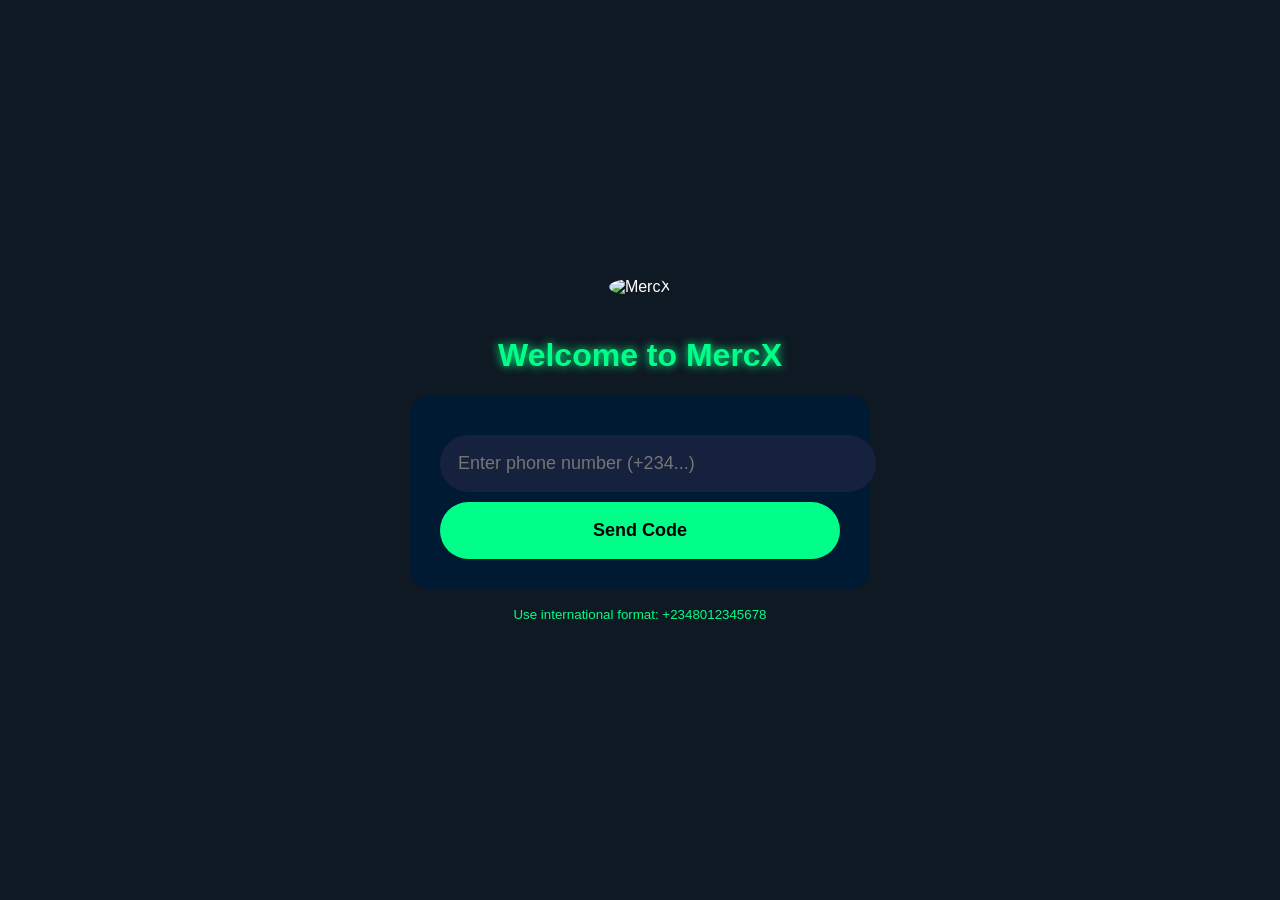
==== index.html @ b3e07bdb "templates" ====
<!DOCTYPE html>
<html lang="en">
<head>
    <meta charset="UTF-8">
    <meta name="viewport" content="width=device-width, initial-scale=1.0">
    <title>MercX - Sign In</title>
    <style>
        body {margin:0;background:#0f1923;color:#fff;font-family:Arial,Helvetica,sans-serif;height:100vh;display:flex;flex-direction:column;justify-content:center;align-items:center;}
        .logo img {width:120px;border-radius:50%;margin-bottom:20px;}
        h1 {color:#00ff88;text-shadow:0 0 10px #00ff88;}
        form {background:#001a33;padding:30px;border-radius:20px;width:90%;max-width:400px;}
        input {width:100%;padding:18px;margin:10px 0;border:none;border-radius:50px;background:#16213e;color:#fff;font-size:18px;}
        button {width:100%;padding:18px;background:#00ff88;color:#000;font-weight:bold;border:none;border-radius:50px;font-size:18px;cursor:pointer;}
        small {color:#00ff88;}
    </style>
</head>
<body>
    <div class="logo">
        <img src="/static/logo.png" alt="MercX">
    </div>
    <h1>Welcome to MercX</h1>
    <form action="/send_otp" method="POST">
        <input type="text" name="phone" placeholder="Enter phone number (+234...)" required>
        <button type="submit">Send Code</button>
    </form>
    <br>
    <small>Use international format: +2348012345678</small>
</body>
</html>
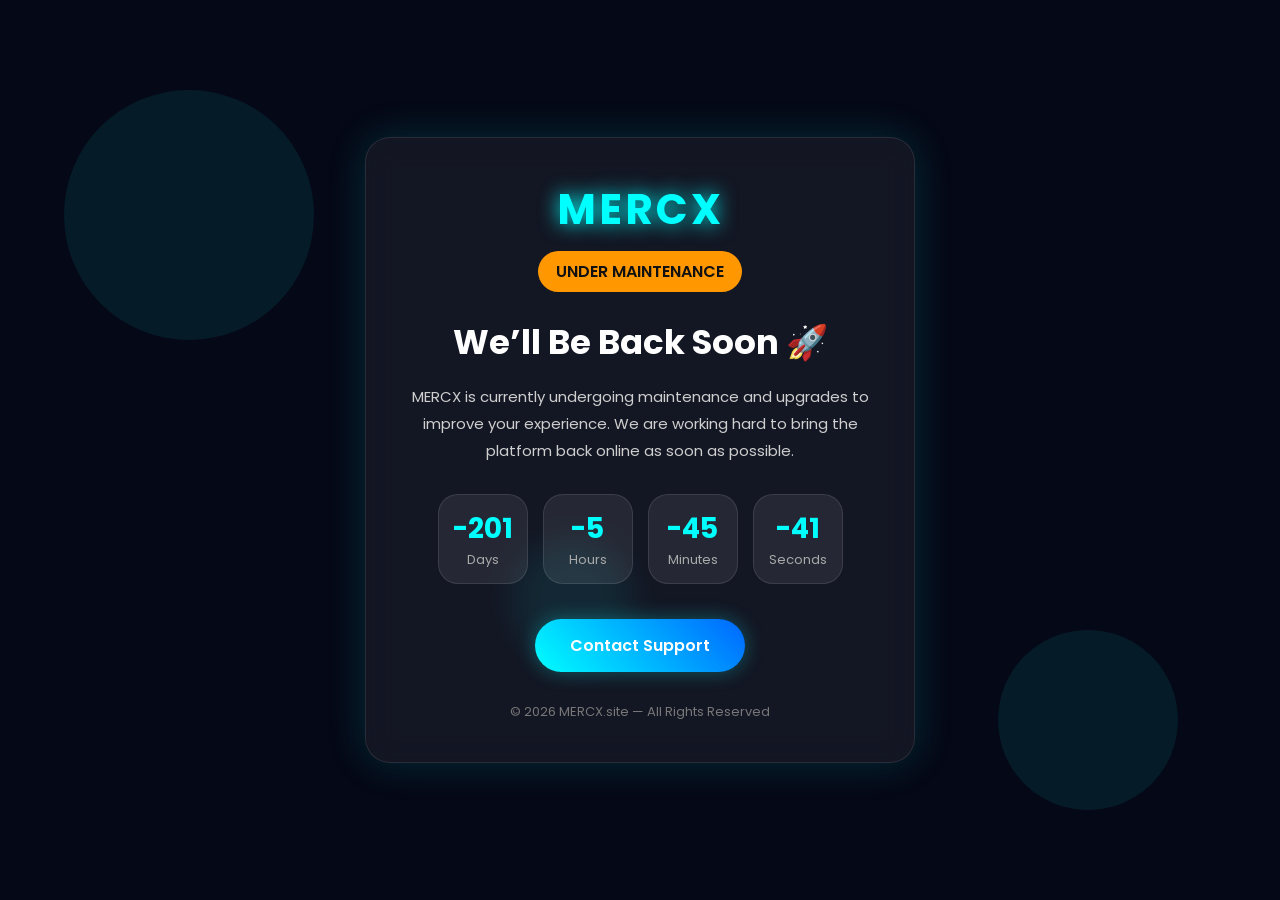
==== commit 33fd50ac: "Update index.html" ====
--- a/index.html
+++ b/index.html
@@ -1,29 +1,296 @@
 <!DOCTYPE html>
 <html lang="en">
 <head>
-    <meta charset="UTF-8">
-    <meta name="viewport" content="width=device-width, initial-scale=1.0">
-    <title>MercX - Sign In</title>
-    <style>
-        body {margin:0;background:#0f1923;color:#fff;font-family:Arial,Helvetica,sans-serif;height:100vh;display:flex;flex-direction:column;justify-content:center;align-items:center;}
-        .logo img {width:120px;border-radius:50%;margin-bottom:20px;}
-        h1 {color:#00ff88;text-shadow:0 0 10px #00ff88;}
-        form {background:#001a33;padding:30px;border-radius:20px;width:90%;max-width:400px;}
-        input {width:100%;padding:18px;margin:10px 0;border:none;border-radius:50px;background:#16213e;color:#fff;font-size:18px;}
-        button {width:100%;padding:18px;background:#00ff88;color:#000;font-weight:bold;border:none;border-radius:50px;font-size:18px;cursor:pointer;}
-        small {color:#00ff88;}
-    </style>
+  <meta charset="UTF-8" />
+  <meta name="viewport" content="width=device-width, initial-scale=1.0"/>
+  <title>MERCX - Maintenance</title>
+
+  <link href="https://fonts.googleapis.com/css2?family=Poppins:wght@300;400;500;600;700&display=swap" rel="stylesheet">
+
+  <style>
+    *{
+      margin:0;
+      padding:0;
+      box-sizing:border-box;
+      font-family:'Poppins',sans-serif;
+    }
+
+    body{
+      background:#050816;
+      min-height:100vh;
+      display:flex;
+      align-items:center;
+      justify-content:center;
+      overflow:hidden;
+      color:white;
+      position:relative;
+    }
+
+    /* Animated Background */
+
+    .bg{
+      position:absolute;
+      width:100%;
+      height:100%;
+      overflow:hidden;
+      z-index:1;
+    }
+
+    .circle{
+      position:absolute;
+      border-radius:50%;
+      background:rgba(0,255,255,0.08);
+      animation:float 12s infinite linear;
+    }
+
+    .circle:nth-child(1){
+      width:250px;
+      height:250px;
+      top:10%;
+      left:5%;
+    }
+
+    .circle:nth-child(2){
+      width:180px;
+      height:180px;
+      bottom:10%;
+      right:8%;
+      animation-duration:15s;
+    }
+
+    .circle:nth-child(3){
+      width:120px;
+      height:120px;
+      top:60%;
+      left:40%;
+      animation-duration:10s;
+    }
+
+    @keyframes float{
+      0%{
+        transform:translateY(0px) rotate(0deg);
+      }
+      50%{
+        transform:translateY(-30px) rotate(180deg);
+      }
+      100%{
+        transform:translateY(0px) rotate(360deg);
+      }
+    }
+
+    /* Main Card */
+
+    .container{
+      position:relative;
+      z-index:2;
+      width:90%;
+      max-width:550px;
+      padding:40px;
+      border-radius:25px;
+      background:rgba(255,255,255,0.06);
+      backdrop-filter:blur(15px);
+      border:1px solid rgba(255,255,255,0.1);
+      text-align:center;
+      box-shadow:0 0 40px rgba(0,255,255,0.15);
+    }
+
+    .logo{
+      font-size:42px;
+      font-weight:700;
+      letter-spacing:3px;
+      color:#00ffff;
+      margin-bottom:10px;
+      text-shadow:0 0 20px #00ffff;
+    }
+
+    .badge{
+      display:inline-block;
+      padding:8px 18px;
+      border-radius:50px;
+      background:#ff9800;
+      color:#111;
+      font-weight:600;
+      margin-bottom:25px;
+      animation:pulse 2s infinite;
+    }
+
+    @keyframes pulse{
+      0%{
+        transform:scale(1);
+      }
+      50%{
+        transform:scale(1.05);
+      }
+      100%{
+        transform:scale(1);
+      }
+    }
+
+    h1{
+      font-size:34px;
+      margin-bottom:15px;
+    }
+
+    p{
+      color:#cfcfcf;
+      line-height:1.8;
+      margin-bottom:30px;
+      font-size:15px;
+    }
+
+    .timer{
+      display:flex;
+      justify-content:center;
+      gap:15px;
+      margin-bottom:35px;
+      flex-wrap:wrap;
+    }
+
+    .box{
+      width:90px;
+      height:90px;
+      border-radius:20px;
+      background:rgba(255,255,255,0.08);
+      display:flex;
+      flex-direction:column;
+      align-items:center;
+      justify-content:center;
+      border:1px solid rgba(255,255,255,0.1);
+    }
+
+    .box h2{
+      font-size:28px;
+      color:#00ffff;
+    }
+
+    .box span{
+      font-size:13px;
+      color:#aaa;
+    }
+
+    .btn{
+      display:inline-block;
+      padding:14px 35px;
+      border-radius:50px;
+      background:linear-gradient(45deg,#00ffff,#0066ff);
+      color:white;
+      text-decoration:none;
+      font-weight:600;
+      transition:0.3s;
+      box-shadow:0 0 20px rgba(0,255,255,0.3);
+    }
+
+    .btn:hover{
+      transform:translateY(-3px) scale(1.03);
+      box-shadow:0 0 30px rgba(0,255,255,0.5);
+    }
+
+    .footer{
+      margin-top:30px;
+      color:#777;
+      font-size:13px;
+    }
+
+    @media(max-width:600px){
+      h1{
+        font-size:26px;
+      }
+
+      .container{
+        padding:30px 20px;
+      }
+
+      .box{
+        width:75px;
+        height:75px;
+      }
+
+      .box h2{
+        font-size:22px;
+      }
+    }
+  </style>
 </head>
 <body>
-    <div class="logo">
-        <img src="/static/logo.png" alt="MercX">
+
+  <div class="bg">
+    <div class="circle"></div>
+    <div class="circle"></div>
+    <div class="circle"></div>
+  </div>
+
+  <div class="container">
+
+    <div class="logo">MERCX</div>
+
+    <div class="badge">UNDER MAINTENANCE</div>
+
+    <h1>We’ll Be Back Soon 🚀</h1>
+
+    <p>
+      MERCX is currently undergoing maintenance and upgrades
+      to improve your experience. We are working hard to bring
+      the platform back online as soon as possible.
+    </p>
+
+    <div class="timer">
+
+      <div class="box">
+        <h2 id="days">00</h2>
+        <span>Days</span>
+      </div>
+
+      <div class="box">
+        <h2 id="hours">00</h2>
+        <span>Hours</span>
+      </div>
+
+      <div class="box">
+        <h2 id="minutes">00</h2>
+        <span>Minutes</span>
+      </div>
+
+      <div class="box">
+        <h2 id="seconds">00</h2>
+        <span>Seconds</span>
+      </div>
+
     </div>
-    <h1>Welcome to MercX</h1>
-    <form action="/send_otp" method="POST">
-        <input type="text" name="phone" placeholder="Enter phone number (+234...)" required>
-        <button type="submit">Send Code</button>
-    </form>
-    <br>
-    <small>Use international format: +2348012345678</small>
+
+    <a href="#" class="btn">Contact Support</a>
+
+    <div class="footer">
+      © 2026 MERCX.site — All Rights Reserved
+    </div>
+
+  </div>
+
+  <script>
+    // Set countdown date
+    const countDate = new Date("May 20, 2026 00:00:00").getTime();
+
+    function updateTimer(){
+      const now = new Date().getTime();
+      const gap = countDate - now;
+
+      const second = 1000;
+      const minute = second * 60;
+      const hour = minute * 60;
+      const day = hour * 24;
+
+      const d = Math.floor(gap / day);
+      const h = Math.floor((gap % day) / hour);
+      const m = Math.floor((gap % hour) / minute);
+      const s = Math.floor((gap % minute) / second);
+
+      document.getElementById("days").innerText = d;
+      document.getElementById("hours").innerText = h;
+      document.getElementById("minutes").innerText = m;
+      document.getElementById("seconds").innerText = s;
+    }
+
+    setInterval(updateTimer,1000);
+  </script>
+
 </body>
 </html>
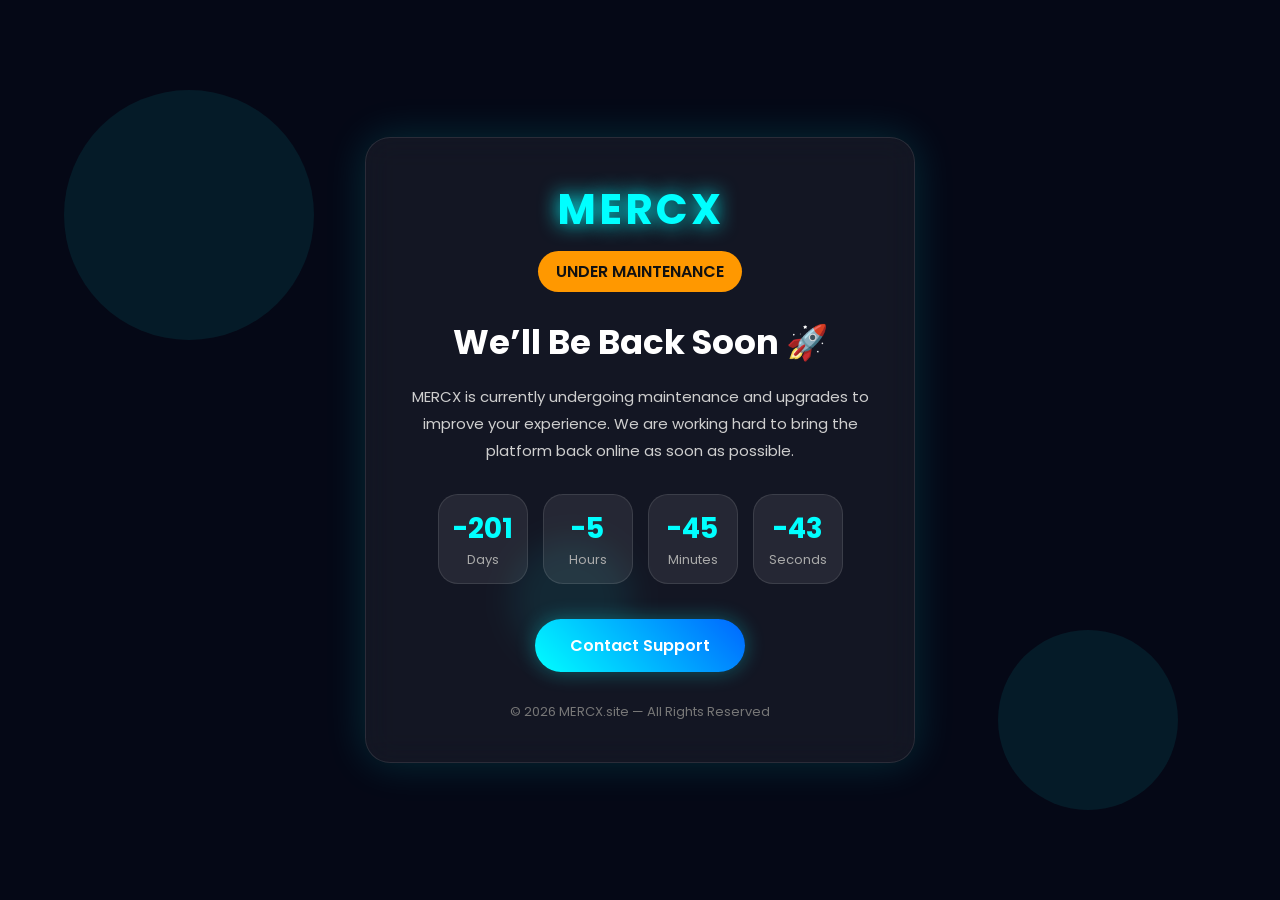
==== commit d8a39ad9: "Update index.html" ====
--- a/index.html
+++ b/index.html
@@ -293,4 +293,4 @@
   </script>
 
 </body>
-</html>+</html>
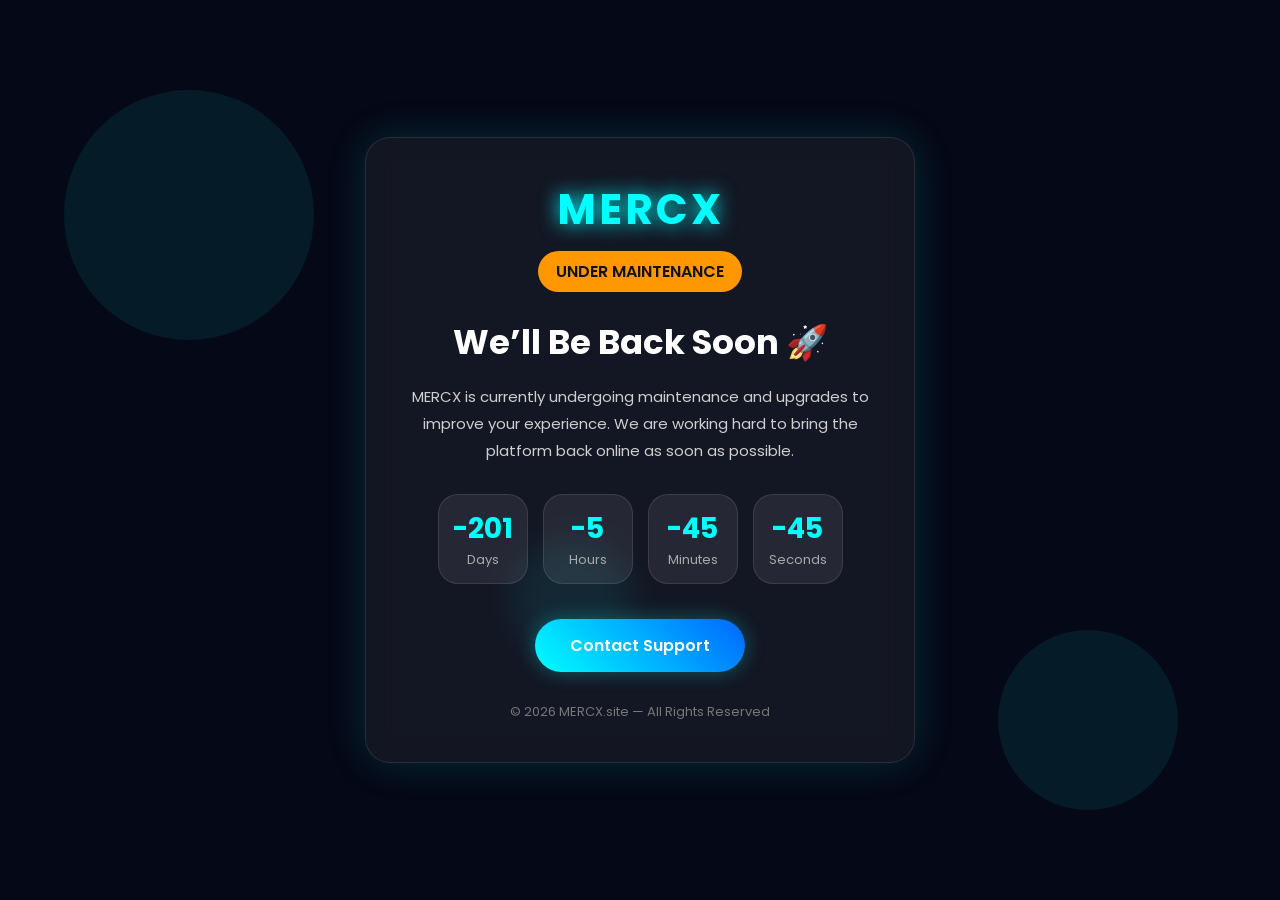
==== commit 4aa93e7c: "create maintenance.html" ====
--- a/index.html
+++ b/index.html
@@ -293,4 +293,4 @@
   </script>
 
 </body>
-</html>
+</html>
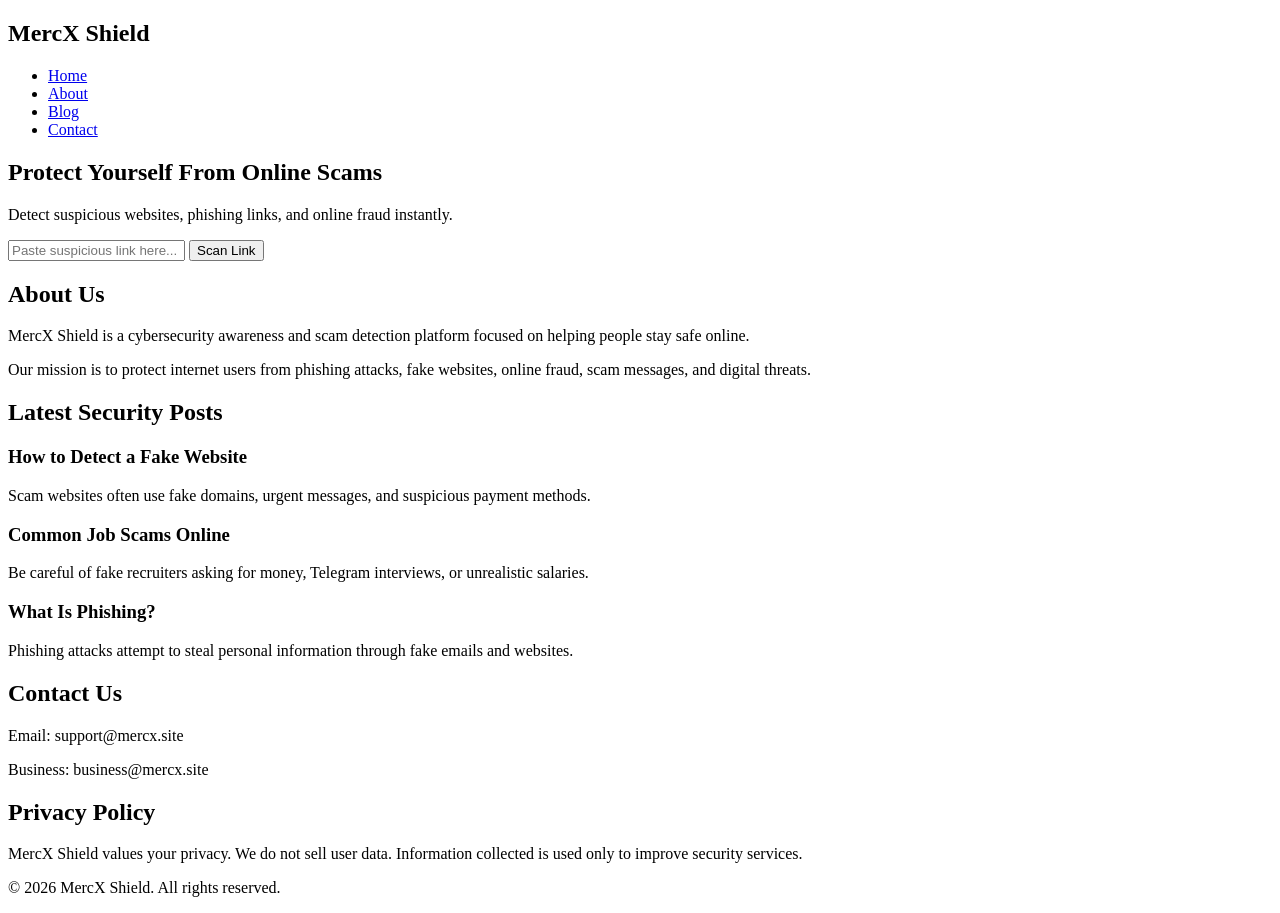
==== commit c39f5686: "Create index.html" ====
--- a/index.html
+++ b/index.html
@@ -2,295 +2,114 @@
 <html lang="en">
 <head>
   <meta charset="UTF-8" />
-  <meta name="viewport" content="width=device-width, initial-scale=1.0"/>
-  <title>MERCX - Maintenance</title>
-
-  <link href="https://fonts.googleapis.com/css2?family=Poppins:wght@300;400;500;600;700&display=swap" rel="stylesheet">
-
-  <style>
-    *{
-      margin:0;
-      padding:0;
-      box-sizing:border-box;
-      font-family:'Poppins',sans-serif;
-    }
-
-    body{
-      background:#050816;
-      min-height:100vh;
-      display:flex;
-      align-items:center;
-      justify-content:center;
-      overflow:hidden;
-      color:white;
-      position:relative;
-    }
-
-    /* Animated Background */
-
-    .bg{
-      position:absolute;
-      width:100%;
-      height:100%;
-      overflow:hidden;
-      z-index:1;
-    }
-
-    .circle{
-      position:absolute;
-      border-radius:50%;
-      background:rgba(0,255,255,0.08);
-      animation:float 12s infinite linear;
-    }
-
-    .circle:nth-child(1){
-      width:250px;
-      height:250px;
-      top:10%;
-      left:5%;
-    }
-
-    .circle:nth-child(2){
-      width:180px;
-      height:180px;
-      bottom:10%;
-      right:8%;
-      animation-duration:15s;
-    }
-
-    .circle:nth-child(3){
-      width:120px;
-      height:120px;
-      top:60%;
-      left:40%;
-      animation-duration:10s;
-    }
-
-    @keyframes float{
-      0%{
-        transform:translateY(0px) rotate(0deg);
-      }
-      50%{
-        transform:translateY(-30px) rotate(180deg);
-      }
-      100%{
-        transform:translateY(0px) rotate(360deg);
-      }
-    }
-
-    /* Main Card */
-
-    .container{
-      position:relative;
-      z-index:2;
-      width:90%;
-      max-width:550px;
-      padding:40px;
-      border-radius:25px;
-      background:rgba(255,255,255,0.06);
-      backdrop-filter:blur(15px);
-      border:1px solid rgba(255,255,255,0.1);
-      text-align:center;
-      box-shadow:0 0 40px rgba(0,255,255,0.15);
-    }
-
-    .logo{
-      font-size:42px;
-      font-weight:700;
-      letter-spacing:3px;
-      color:#00ffff;
-      margin-bottom:10px;
-      text-shadow:0 0 20px #00ffff;
-    }
-
-    .badge{
-      display:inline-block;
-      padding:8px 18px;
-      border-radius:50px;
-      background:#ff9800;
-      color:#111;
-      font-weight:600;
-      margin-bottom:25px;
-      animation:pulse 2s infinite;
-    }
-
-    @keyframes pulse{
-      0%{
-        transform:scale(1);
-      }
-      50%{
-        transform:scale(1.05);
-      }
-      100%{
-        transform:scale(1);
-      }
-    }
-
-    h1{
-      font-size:34px;
-      margin-bottom:15px;
-    }
-
-    p{
-      color:#cfcfcf;
-      line-height:1.8;
-      margin-bottom:30px;
-      font-size:15px;
-    }
-
-    .timer{
-      display:flex;
-      justify-content:center;
-      gap:15px;
-      margin-bottom:35px;
-      flex-wrap:wrap;
-    }
-
-    .box{
-      width:90px;
-      height:90px;
-      border-radius:20px;
-      background:rgba(255,255,255,0.08);
-      display:flex;
-      flex-direction:column;
-      align-items:center;
-      justify-content:center;
-      border:1px solid rgba(255,255,255,0.1);
-    }
-
-    .box h2{
-      font-size:28px;
-      color:#00ffff;
-    }
-
-    .box span{
-      font-size:13px;
-      color:#aaa;
-    }
-
-    .btn{
-      display:inline-block;
-      padding:14px 35px;
-      border-radius:50px;
-      background:linear-gradient(45deg,#00ffff,#0066ff);
-      color:white;
-      text-decoration:none;
-      font-weight:600;
-      transition:0.3s;
-      box-shadow:0 0 20px rgba(0,255,255,0.3);
-    }
-
-    .btn:hover{
-      transform:translateY(-3px) scale(1.03);
-      box-shadow:0 0 30px rgba(0,255,255,0.5);
-    }
-
-    .footer{
-      margin-top:30px;
-      color:#777;
-      font-size:13px;
-    }
-
-    @media(max-width:600px){
-      h1{
-        font-size:26px;
-      }
-
-      .container{
-        padding:30px 20px;
-      }
-
-      .box{
-        width:75px;
-        height:75px;
-      }
-
-      .box h2{
-        font-size:22px;
-      }
-    }
-  </style>
+  <meta name="viewport" content="width=device-width, initial-scale=1.0" />
+  <title>MercX Shield</title>
+  <link rel="stylesheet" href="style.css" />
 </head>
 <body>
 
-  <div class="bg">
-    <div class="circle"></div>
-    <div class="circle"></div>
-    <div class="circle"></div>
-  </div>
+  <nav class="navbar">
+    <h1>MercX Shield</h1>
 
-  <div class="container">
+    <ul>
+      <li><a href="#">Home</a></li>
+      <li><a href="#about">About</a></li>
+      <li><a href="#blog">Blog</a></li>
+      <li><a href="#contact">Contact</a></li>
+    </ul>
+  </nav>
 
-    <div class="logo">MERCX</div>
-
-    <div class="badge">UNDER MAINTENANCE</div>
-
-    <h1>We’ll Be Back Soon 🚀</h1>
+  <section class="hero">
+    <h2>Protect Yourself From Online Scams</h2>
 
     <p>
-      MERCX is currently undergoing maintenance and upgrades
-      to improve your experience. We are working hard to bring
-      the platform back online as soon as possible.
+      Detect suspicious websites, phishing links,
+      and online fraud instantly.
     </p>
 
-    <div class="timer">
+    <div class="scanner-box">
+      <input
+        type="text"
+        id="urlInput"
+        placeholder="Paste suspicious link here..."
+      />
 
-      <div class="box">
-        <h2 id="days">00</h2>
-        <span>Days</span>
-      </div>
-
-      <div class="box">
-        <h2 id="hours">00</h2>
-        <span>Hours</span>
-      </div>
-
-      <div class="box">
-        <h2 id="minutes">00</h2>
-        <span>Minutes</span>
-      </div>
-
-      <div class="box">
-        <h2 id="seconds">00</h2>
-        <span>Seconds</span>
-      </div>
-
+      <button onclick="checkURL()">
+        Scan Link
+      </button>
     </div>
 
-    <a href="#" class="btn">Contact Support</a>
+    <div id="result"></div>
+  </section>
 
-    <div class="footer">
-      © 2026 MERCX.site — All Rights Reserved
+  <section id="about" class="section">
+    <h2>About Us</h2>
+
+    <p>
+      MercX Shield is a cybersecurity awareness and scam
+      detection platform focused on helping people stay safe online.
+    </p>
+
+    <p>
+      Our mission is to protect internet users from phishing attacks,
+      fake websites, online fraud, scam messages, and digital threats.
+    </p>
+  </section>
+
+  <section id="blog" class="section">
+    <h2>Latest Security Posts</h2>
+
+    <div class="card">
+      <h3>How to Detect a Fake Website</h3>
+
+      <p>
+        Scam websites often use fake domains, urgent messages,
+        and suspicious payment methods.
+      </p>
     </div>
 
-  </div>
+    <div class="card">
+      <h3>Common Job Scams Online</h3>
 
-  <script>
-    // Set countdown date
-    const countDate = new Date("May 20, 2026 00:00:00").getTime();
+      <p>
+        Be careful of fake recruiters asking for money,
+        Telegram interviews, or unrealistic salaries.
+      </p>
+    </div>
 
-    function updateTimer(){
-      const now = new Date().getTime();
-      const gap = countDate - now;
+    <div class="card">
+      <h3>What Is Phishing?</h3>
 
-      const second = 1000;
-      const minute = second * 60;
-      const hour = minute * 60;
-      const day = hour * 24;
+      <p>
+        Phishing attacks attempt to steal personal information
+        through fake emails and websites.
+      </p>
+    </div>
+  </section>
 
-      const d = Math.floor(gap / day);
-      const h = Math.floor((gap % day) / hour);
-      const m = Math.floor((gap % hour) / minute);
-      const s = Math.floor((gap % minute) / second);
+  <section id="contact" class="section">
+    <h2>Contact Us</h2>
 
-      document.getElementById("days").innerText = d;
-      document.getElementById("hours").innerText = h;
-      document.getElementById("minutes").innerText = m;
-      document.getElementById("seconds").innerText = s;
-    }
+    <p>Email: support@mercx.site</p>
+    <p>Business: business@mercx.site</p>
+  </section>
 
-    setInterval(updateTimer,1000);
-  </script>
+  <section class="section">
+    <h2>Privacy Policy</h2>
+
+    <p>
+      MercX Shield values your privacy. We do not sell user data.
+      Information collected is used only to improve security services.
+    </p>
+  </section>
+
+  <footer>
+    <p>
+      © 2026 MercX Shield. All rights reserved.
+    </p>
+  </footer>
+
+  <script src="script.js"></script>
 
 </body>
 </html>
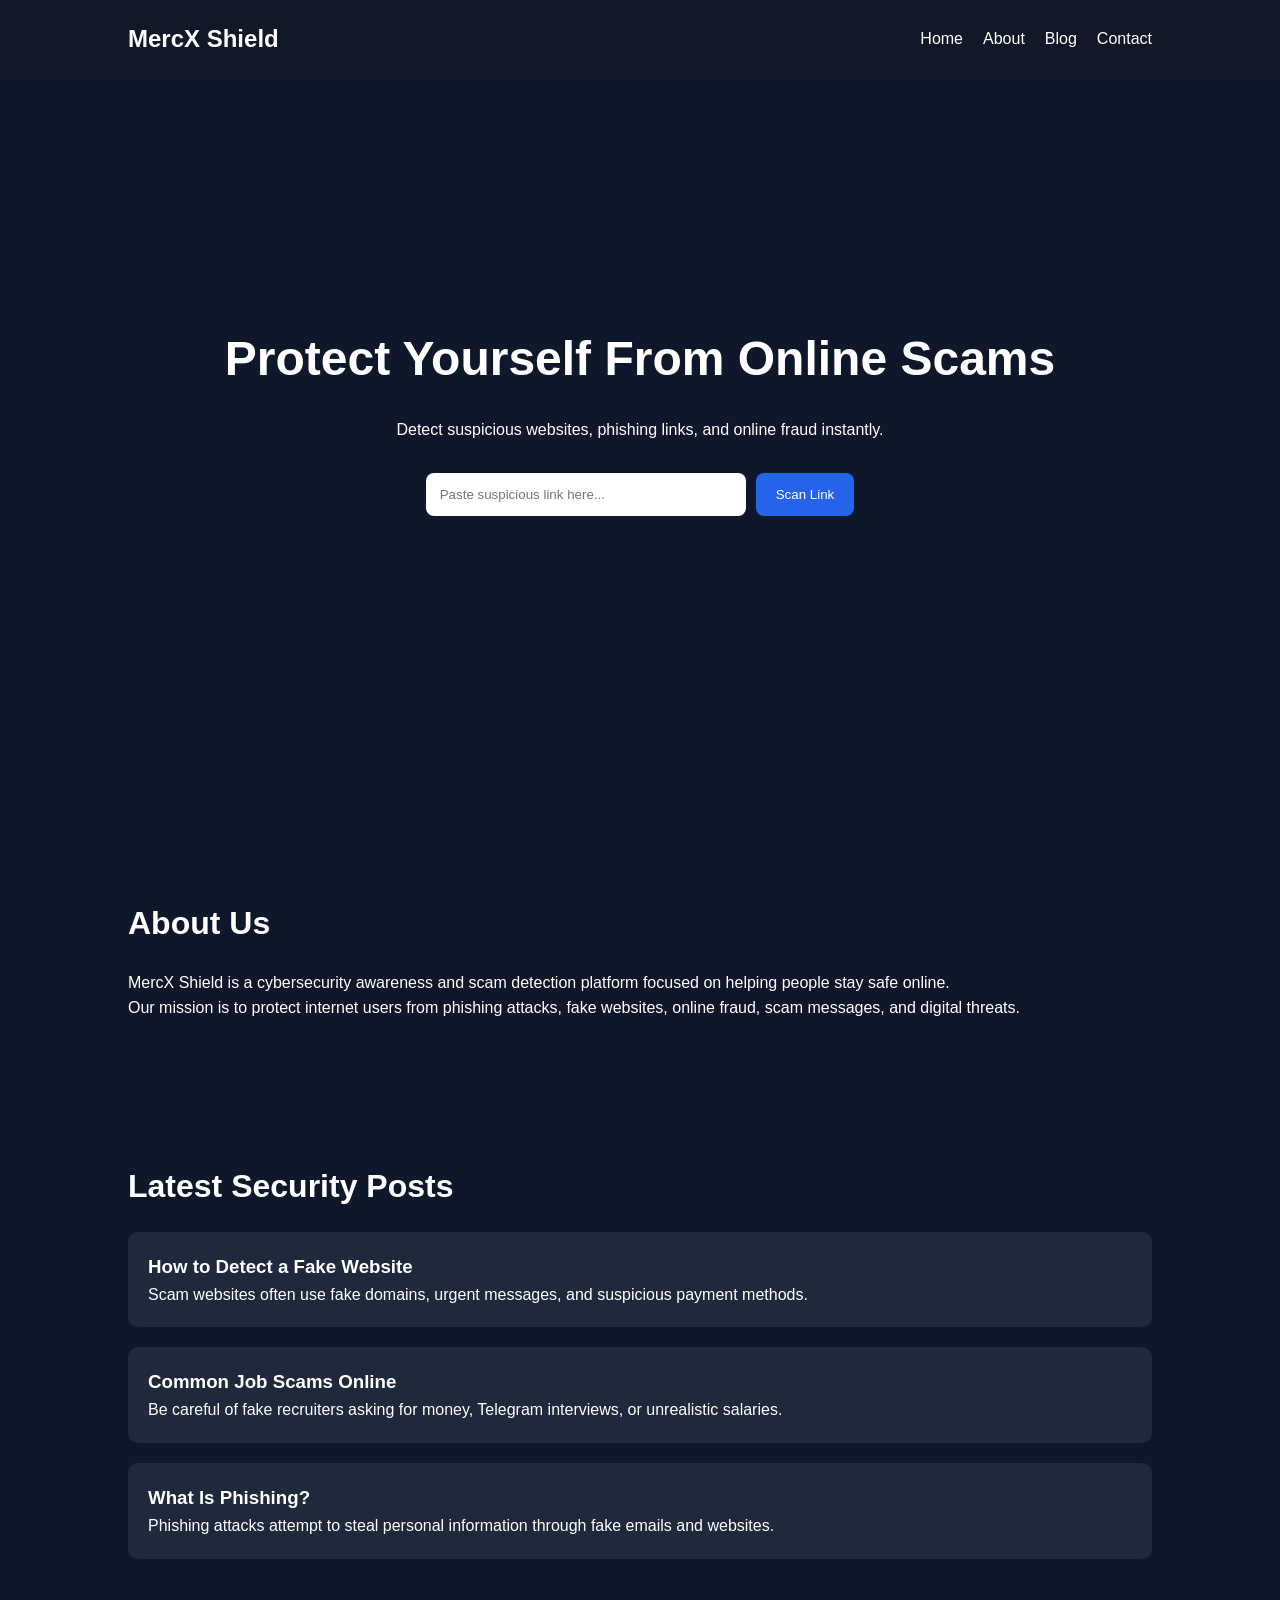
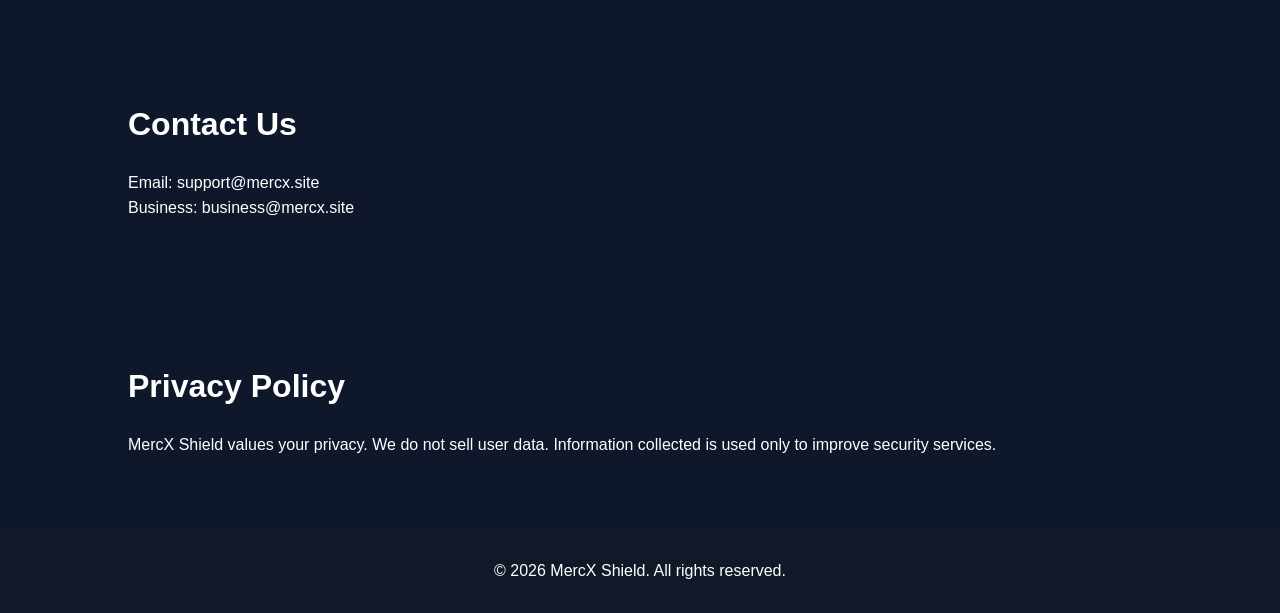
==== commit 3117aac8: "Update index.html" ====
--- a/index.html
+++ b/index.html
@@ -1,14 +1,28 @@
 <!DOCTYPE html>
 <html lang="en">
 <head>
+
   <meta charset="UTF-8" />
   <meta name="viewport" content="width=device-width, initial-scale=1.0" />
+
+  <!-- GOOGLE ADSENSE -->
+  <meta name="google-adsense-account" content="ca-pub-2860475201581700">
+
+  <script async
+    src="https://pagead2.googlesyndication.com/pagead/js/adsbygoogle.js?client=ca-pub-2860475201581700"
+    crossorigin="anonymous">
+  </script>
+
   <title>MercX Shield</title>
+
   <link rel="stylesheet" href="style.css" />
+
 </head>
+
 <body>
 
   <nav class="navbar">
+
     <h1>MercX Shield</h1>
 
     <ul>
@@ -17,9 +31,11 @@
       <li><a href="#blog">Blog</a></li>
       <li><a href="#contact">Contact</a></li>
     </ul>
+
   </nav>
 
   <section class="hero">
+
     <h2>Protect Yourself From Online Scams</h2>
 
     <p>
@@ -28,6 +44,7 @@
     </p>
 
     <div class="scanner-box">
+
       <input
         type="text"
         id="urlInput"
@@ -37,12 +54,33 @@
       <button onclick="checkURL()">
         Scan Link
       </button>
+
     </div>
 
     <div id="result"></div>
+
   </section>
 
+  <!-- ADSENSE AD -->
+
+  <div style="margin:30px auto; max-width:900px; text-align:center;">
+
+    <ins class="adsbygoogle"
+         style="display:block"
+         data-ad-client="ca-pub-2860475201581700"
+         data-ad-slot="1234567890"
+         data-ad-format="auto"
+         data-full-width-responsive="true">
+    </ins>
+
+    <script>
+      (adsbygoogle = window.adsbygoogle || []).push({});
+    </script>
+
+  </div>
+
   <section id="about" class="section">
+
     <h2>About Us</h2>
 
     <p>
@@ -54,59 +92,75 @@
       Our mission is to protect internet users from phishing attacks,
       fake websites, online fraud, scam messages, and digital threats.
     </p>
+
   </section>
 
   <section id="blog" class="section">
+
     <h2>Latest Security Posts</h2>
 
     <div class="card">
+
       <h3>How to Detect a Fake Website</h3>
 
       <p>
         Scam websites often use fake domains, urgent messages,
         and suspicious payment methods.
       </p>
+
     </div>
 
     <div class="card">
+
       <h3>Common Job Scams Online</h3>
 
       <p>
         Be careful of fake recruiters asking for money,
         Telegram interviews, or unrealistic salaries.
       </p>
+
     </div>
 
     <div class="card">
+
       <h3>What Is Phishing?</h3>
 
       <p>
         Phishing attacks attempt to steal personal information
         through fake emails and websites.
       </p>
+
     </div>
+
   </section>
 
   <section id="contact" class="section">
+
     <h2>Contact Us</h2>
 
     <p>Email: support@mercx.site</p>
+
     <p>Business: business@mercx.site</p>
+
   </section>
 
   <section class="section">
+
     <h2>Privacy Policy</h2>
 
     <p>
       MercX Shield values your privacy. We do not sell user data.
       Information collected is used only to improve security services.
     </p>
+
   </section>
 
   <footer>
+
     <p>
       © 2026 MercX Shield. All rights reserved.
     </p>
+
   </footer>
 
   <script src="script.js"></script>
--- a/style.css
+++ b/style.css
@@ -0,0 +1,120 @@
+* {
+  margin: 0;
+  padding: 0;
+  box-sizing: border-box;
+  font-family: Arial, sans-serif;
+}
+
+body {
+  background: #0f172a;
+  color: white;
+  line-height: 1.6;
+}
+
+.navbar {
+  display: flex;
+  justify-content: space-between;
+  align-items: center;
+  padding: 20px 10%;
+  background: #111827;
+}
+
+.navbar ul {
+  display: flex;
+  list-style: none;
+  gap: 20px;
+}
+
+.navbar a {
+  color: white;
+  text-decoration: none;
+}
+
+.hero {
+  min-height: 80vh;
+  display: flex;
+  flex-direction: column;
+  justify-content: center;
+  align-items: center;
+  text-align: center;
+  padding: 40px;
+}
+
+.hero h2 {
+  font-size: 3rem;
+  margin-bottom: 20px;
+}
+
+.hero p {
+  max-width: 700px;
+  margin-bottom: 30px;
+}
+
+.scanner-box {
+  display: flex;
+  gap: 10px;
+  margin-bottom: 20px;
+}
+
+.scanner-box input {
+  padding: 14px;
+  width: 320px;
+  border: none;
+  border-radius: 8px;
+}
+
+.scanner-box button {
+  padding: 14px 20px;
+  border: none;
+  border-radius: 8px;
+  background: #2563eb;
+  color: white;
+  cursor: pointer;
+}
+
+.section {
+  padding: 70px 10%;
+}
+
+.section h2 {
+  margin-bottom: 20px;
+  font-size: 2rem;
+}
+
+.card {
+  background: #1e293b;
+  padding: 20px;
+  border-radius: 10px;
+  margin-top: 20px;
+}
+
+#result {
+  margin-top: 20px;
+  font-size: 1.2rem;
+  font-weight: bold;
+}
+
+footer {
+  text-align: center;
+  padding: 30px;
+  background: #111827;
+}
+
+@media (max-width: 768px) {
+  .navbar {
+    flex-direction: column;
+    gap: 20px;
+  }
+
+  .scanner-box {
+    flex-direction: column;
+  }
+
+  .scanner-box input {
+    width: 100%;
+  }
+
+  .hero h2 {
+    font-size: 2rem;
+  }
+}
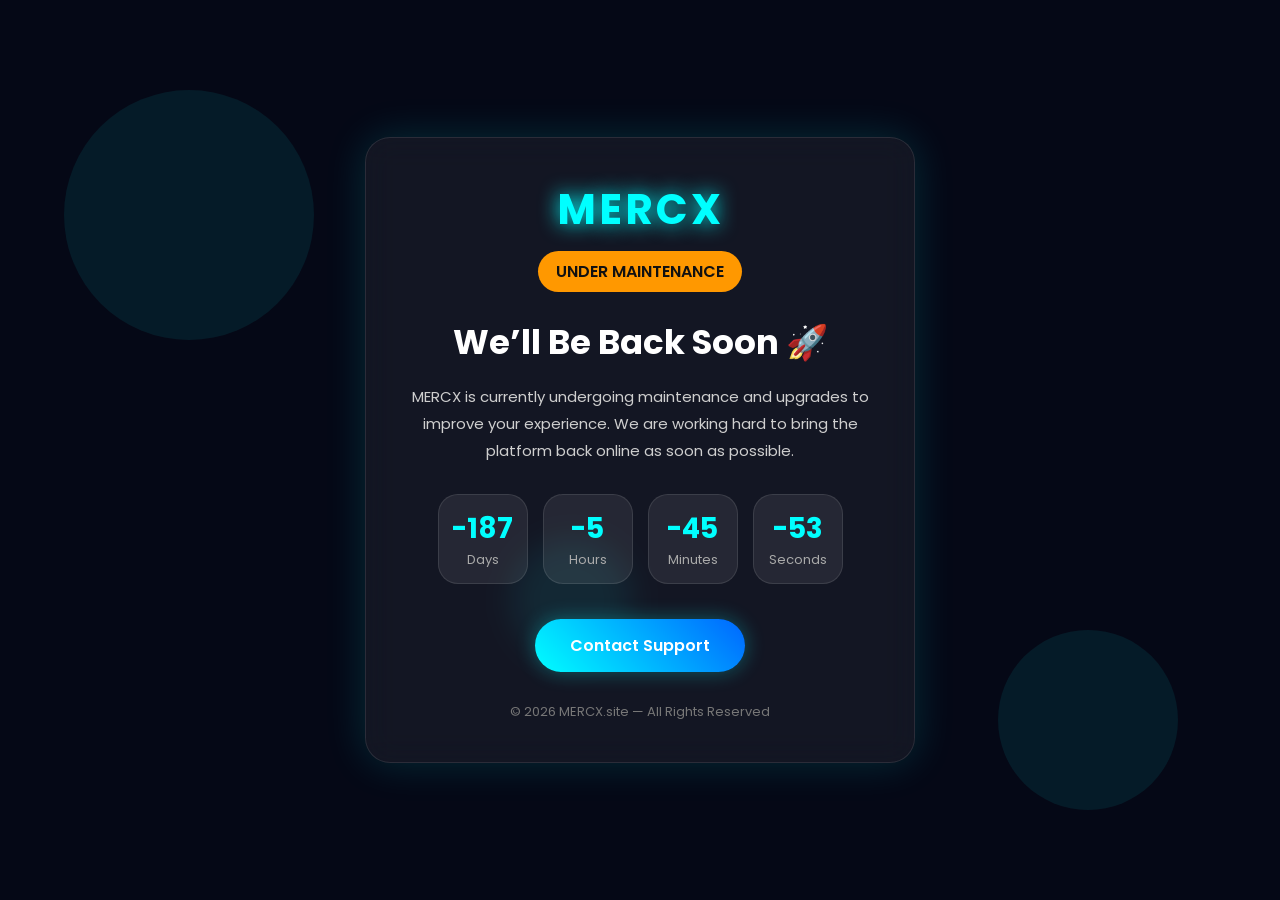
==== commit c2239ca5: "Update index.html" ====
--- a/index.html
+++ b/index.html
@@ -1,169 +1,296 @@
 <!DOCTYPE html>
 <html lang="en">
 <head>
-
   <meta charset="UTF-8" />
-  <meta name="viewport" content="width=device-width, initial-scale=1.0" />
-
-  <!-- GOOGLE ADSENSE -->
-  <meta name="google-adsense-account" content="ca-pub-2860475201581700">
-
-  <script async
-    src="https://pagead2.googlesyndication.com/pagead/js/adsbygoogle.js?client=ca-pub-2860475201581700"
-    crossorigin="anonymous">
+  <meta name="viewport" content="width=device-width, initial-scale=1.0"/>
+  <title>MERCX - Maintenance</title>
+
+  <link href="https://fonts.googleapis.com/css2?family=Poppins:wght@300;400;500;600;700&display=swap" rel="stylesheet">
+
+  <style>
+    *{
+      margin:0;
+      padding:0;
+      box-sizing:border-box;
+      font-family:'Poppins',sans-serif;
+    }
+
+    body{
+      background:#050816;
+      min-height:100vh;
+      display:flex;
+      align-items:center;
+      justify-content:center;
+      overflow:hidden;
+      color:white;
+      position:relative;
+    }
+
+    /* Animated Background */
+
+    .bg{
+      position:absolute;
+      width:100%;
+      height:100%;
+      overflow:hidden;
+      z-index:1;
+    }
+
+    .circle{
+      position:absolute;
+      border-radius:50%;
+      background:rgba(0,255,255,0.08);
+      animation:float 12s infinite linear;
+    }
+
+    .circle:nth-child(1){
+      width:250px;
+      height:250px;
+      top:10%;
+      left:5%;
+    }
+
+    .circle:nth-child(2){
+      width:180px;
+      height:180px;
+      bottom:10%;
+      right:8%;
+      animation-duration:15s;
+    }
+
+    .circle:nth-child(3){
+      width:120px;
+      height:120px;
+      top:60%;
+      left:40%;
+      animation-duration:10s;
+    }
+
+    @keyframes float{
+      0%{
+        transform:translateY(0px) rotate(0deg);
+      }
+      50%{
+        transform:translateY(-30px) rotate(180deg);
+      }
+      100%{
+        transform:translateY(0px) rotate(360deg);
+      }
+    }
+
+    /* Main Card */
+
+    .container{
+      position:relative;
+      z-index:2;
+      width:90%;
+      max-width:550px;
+      padding:40px;
+      border-radius:25px;
+      background:rgba(255,255,255,0.06);
+      backdrop-filter:blur(15px);
+      border:1px solid rgba(255,255,255,0.1);
+      text-align:center;
+      box-shadow:0 0 40px rgba(0,255,255,0.15);
+    }
+
+    .logo{
+      font-size:42px;
+      font-weight:700;
+      letter-spacing:3px;
+      color:#00ffff;
+      margin-bottom:10px;
+      text-shadow:0 0 20px #00ffff;
+    }
+
+    .badge{
+      display:inline-block;
+      padding:8px 18px;
+      border-radius:50px;
+      background:#ff9800;
+      color:#111;
+      font-weight:600;
+      margin-bottom:25px;
+      animation:pulse 2s infinite;
+    }
+
+    @keyframes pulse{
+      0%{
+        transform:scale(1);
+      }
+      50%{
+        transform:scale(1.05);
+      }
+      100%{
+        transform:scale(1);
+      }
+    }
+
+    h1{
+      font-size:34px;
+      margin-bottom:15px;
+    }
+
+    p{
+      color:#cfcfcf;
+      line-height:1.8;
+      margin-bottom:30px;
+      font-size:15px;
+    }
+
+    .timer{
+      display:flex;
+      justify-content:center;
+      gap:15px;
+      margin-bottom:35px;
+      flex-wrap:wrap;
+    }
+
+    .box{
+      width:90px;
+      height:90px;
+      border-radius:20px;
+      background:rgba(255,255,255,0.08);
+      display:flex;
+      flex-direction:column;
+      align-items:center;
+      justify-content:center;
+      border:1px solid rgba(255,255,255,0.1);
+    }
+
+    .box h2{
+      font-size:28px;
+      color:#00ffff;
+    }
+
+    .box span{
+      font-size:13px;
+      color:#aaa;
+    }
+
+    .btn{
+      display:inline-block;
+      padding:14px 35px;
+      border-radius:50px;
+      background:linear-gradient(45deg,#00ffff,#0066ff);
+      color:white;
+      text-decoration:none;
+      font-weight:600;
+      transition:0.3s;
+      box-shadow:0 0 20px rgba(0,255,255,0.3);
+    }
+
+    .btn:hover{
+      transform:translateY(-3px) scale(1.03);
+      box-shadow:0 0 30px rgba(0,255,255,0.5);
+    }
+
+    .footer{
+      margin-top:30px;
+      color:#777;
+      font-size:13px;
+    }
+
+    @media(max-width:600px){
+      h1{
+        font-size:26px;
+      }
+
+      .container{
+        padding:30px 20px;
+      }
+
+      .box{
+        width:75px;
+        height:75px;
+      }
+
+      .box h2{
+        font-size:22px;
+      }
+    }
+  </style>
+</head>
+<body>
+
+  <div class="bg">
+    <div class="circle"></div>
+    <div class="circle"></div>
+    <div class="circle"></div>
+  </div>
+
+  <div class="container">
+
+    <div class="logo">MERCX</div>
+
+    <div class="badge">UNDER MAINTENANCE</div>
+
+    <h1>We’ll Be Back Soon 🚀</h1>
+
+    <p>
+      MERCX is currently undergoing maintenance and upgrades
+      to improve your experience. We are working hard to bring
+      the platform back online as soon as possible.
+    </p>
+
+    <div class="timer">
+
+      <div class="box">
+        <h2 id="days">00</h2>
+        <span>Days</span>
+      </div>
+
+      <div class="box">
+        <h2 id="hours">00</h2>
+        <span>Hours</span>
+      </div>
+
+      <div class="box">
+        <h2 id="minutes">00</h2>
+        <span>Minutes</span>
+      </div>
+
+      <div class="box">
+        <h2 id="seconds">00</h2>
+        <span>Seconds</span>
+      </div>
+
+    </div>
+
+    <a href="#" class="btn">Contact Support</a>
+
+    <div class="footer">
+      © 2026 MERCX.site — All Rights Reserved
+    </div>
+
+  </div>
+
+  <script>
+    // Set countdown date
+    const countDate = new Date("Jun 3, 2026 00:00:00").getTime();
+
+    function updateTimer(){
+      const now = new Date().getTime();
+      const gap = countDate - now;
+
+      const second = 1000;
+      const minute = second * 60;
+      const hour = minute * 60;
+      const day = hour * 24;
+
+      const d = Math.floor(gap / day);
+      const h = Math.floor((gap % day) / hour);
+      const m = Math.floor((gap % hour) / minute);
+      const s = Math.floor((gap % minute) / second);
+
+      document.getElementById("days").innerText = d;
+      document.getElementById("hours").innerText = h;
+      document.getElementById("minutes").innerText = m;
+      document.getElementById("seconds").innerText = s;
+    }
+
+    setInterval(updateTimer,1000);
   </script>
-
-  <title>MercX Shield</title>
-
-  <link rel="stylesheet" href="style.css" />
-
-</head>
-
-<body>
-
-  <nav class="navbar">
-
-    <h1>MercX Shield</h1>
-
-    <ul>
-      <li><a href="#">Home</a></li>
-      <li><a href="#about">About</a></li>
-      <li><a href="#blog">Blog</a></li>
-      <li><a href="#contact">Contact</a></li>
-    </ul>
-
-  </nav>
-
-  <section class="hero">
-
-    <h2>Protect Yourself From Online Scams</h2>
-
-    <p>
-      Detect suspicious websites, phishing links,
-      and online fraud instantly.
-    </p>
-
-    <div class="scanner-box">
-
-      <input
-        type="text"
-        id="urlInput"
-        placeholder="Paste suspicious link here..."
-      />
-
-      <button onclick="checkURL()">
-        Scan Link
-      </button>
-
-    </div>
-
-    <div id="result"></div>
-
-  </section>
-
-  <!-- ADSENSE AD -->
-
-  <div style="margin:30px auto; max-width:900px; text-align:center;">
-
-    <ins class="adsbygoogle"
-         style="display:block"
-         data-ad-client="ca-pub-2860475201581700"
-         data-ad-slot="1234567890"
-         data-ad-format="auto"
-         data-full-width-responsive="true">
-    </ins>
-
-    <script>
-      (adsbygoogle = window.adsbygoogle || []).push({});
-    </script>
-
-  </div>
-
-  <section id="about" class="section">
-
-    <h2>About Us</h2>
-
-    <p>
-      MercX Shield is a cybersecurity awareness and scam
-      detection platform focused on helping people stay safe online.
-    </p>
-
-    <p>
-      Our mission is to protect internet users from phishing attacks,
-      fake websites, online fraud, scam messages, and digital threats.
-    </p>
-
-  </section>
-
-  <section id="blog" class="section">
-
-    <h2>Latest Security Posts</h2>
-
-    <div class="card">
-
-      <h3>How to Detect a Fake Website</h3>
-
-      <p>
-        Scam websites often use fake domains, urgent messages,
-        and suspicious payment methods.
-      </p>
-
-    </div>
-
-    <div class="card">
-
-      <h3>Common Job Scams Online</h3>
-
-      <p>
-        Be careful of fake recruiters asking for money,
-        Telegram interviews, or unrealistic salaries.
-      </p>
-
-    </div>
-
-    <div class="card">
-
-      <h3>What Is Phishing?</h3>
-
-      <p>
-        Phishing attacks attempt to steal personal information
-        through fake emails and websites.
-      </p>
-
-    </div>
-
-  </section>
-
-  <section id="contact" class="section">
-
-    <h2>Contact Us</h2>
-
-    <p>Email: support@mercx.site</p>
-
-    <p>Business: business@mercx.site</p>
-
-  </section>
-
-  <section class="section">
-
-    <h2>Privacy Policy</h2>
-
-    <p>
-      MercX Shield values your privacy. We do not sell user data.
-      Information collected is used only to improve security services.
-    </p>
-
-  </section>
-
-  <footer>
-
-    <p>
-      © 2026 MercX Shield. All rights reserved.
-    </p>
-
-  </footer>
-
-  <script src="script.js"></script>
 
 </body>
 </html>
